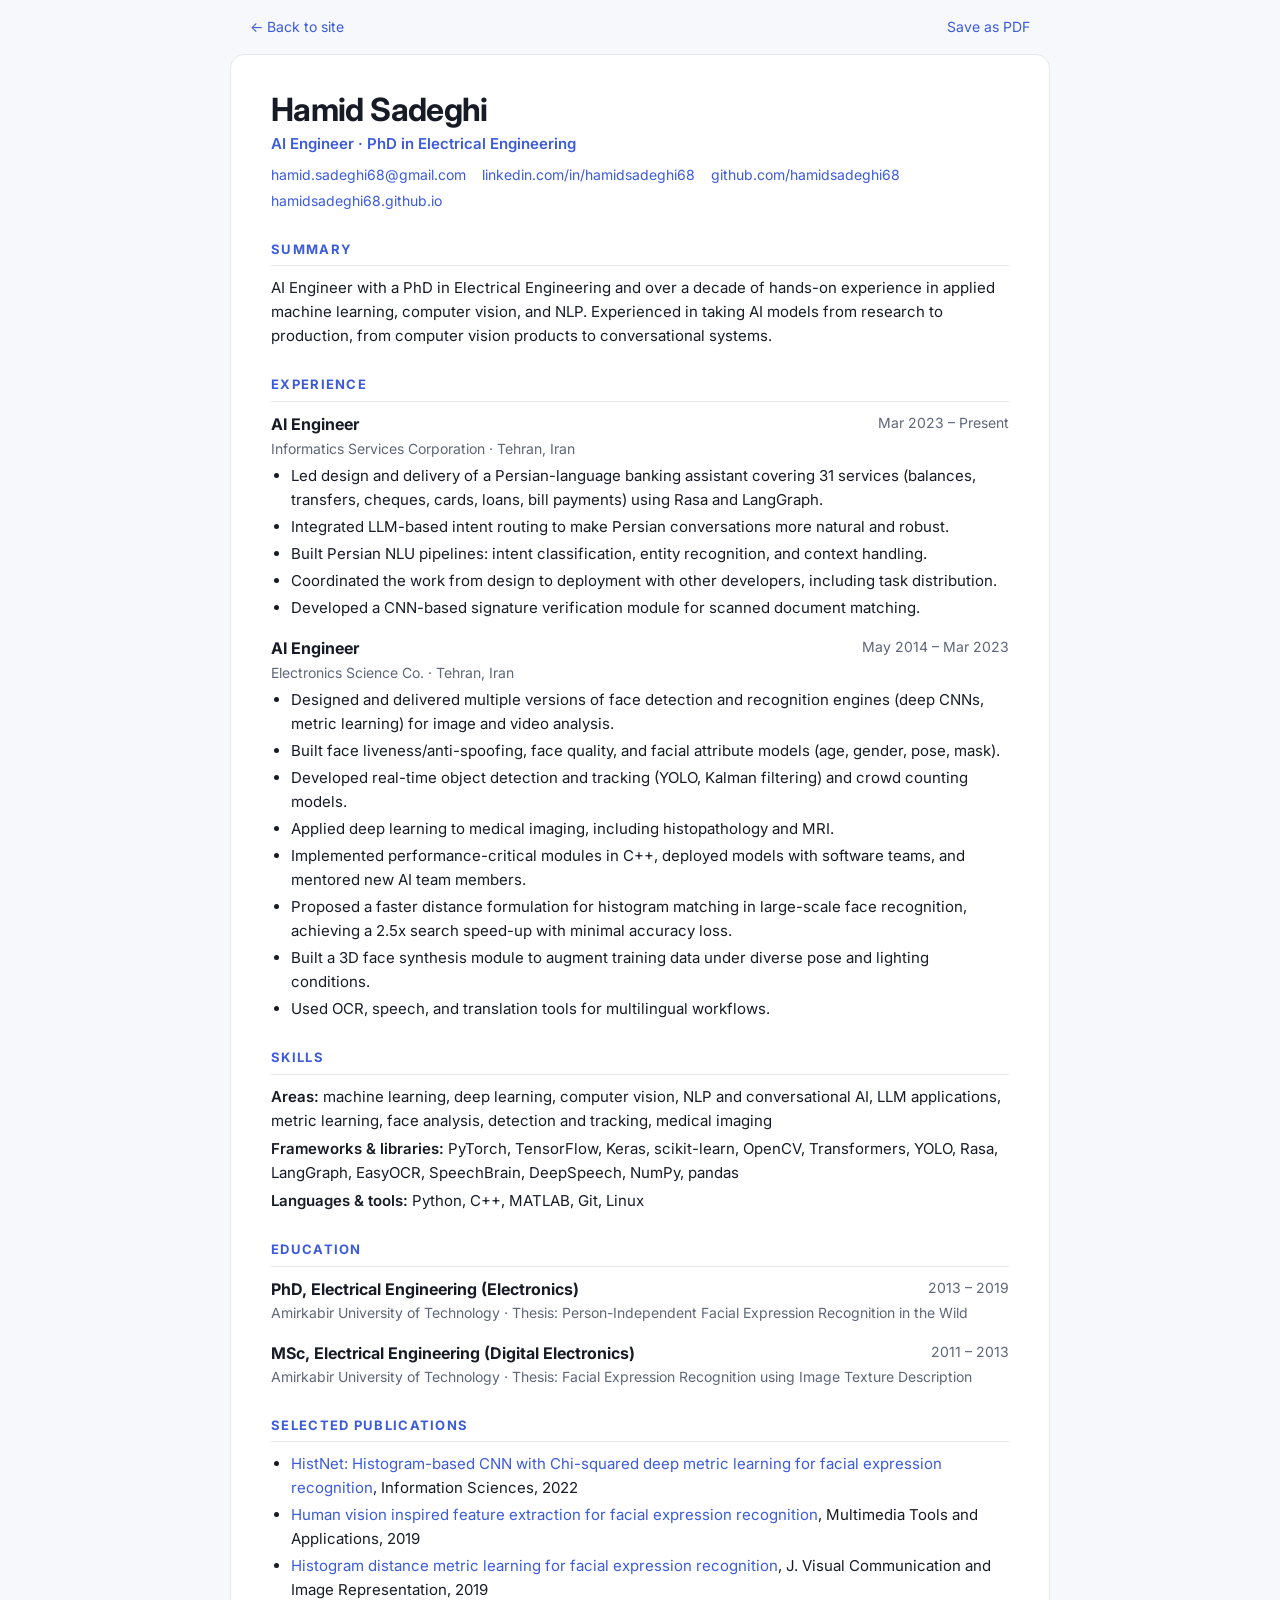
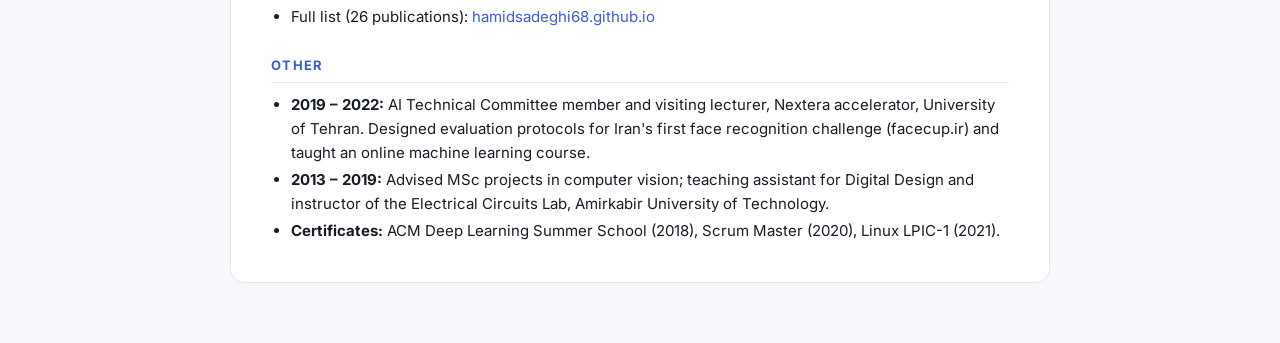
==== resume.html @ c434c843 "Create resume.html" ====
<!DOCTYPE html>
<html lang="en">
<head>
<meta charset="utf-8">
<meta name="viewport" content="width=device-width, initial-scale=1">
<title>Hamid Sadeghi – Resume</title>
<meta name="description" content="Resume of Hamid Sadeghi, AI Engineer with a PhD in Electrical Engineering.">
<link href="https://fonts.googleapis.com/css2?family=Inter:wght@400;500;600;700&display=swap" rel="stylesheet">
<style>
:root{--bg:#f7f8fb;--card:#fff;--tx:#161b26;--mu:#5d6678;--ac:#3b5bdb;--bd:#e4e7ee}
@media(prefers-color-scheme:dark){:root{--bg:#0d1117;--card:#161b22;--tx:#e6edf3;--mu:#9aa5b4;--ac:#7c9cff;--bd:#262d38}}
*{box-sizing:border-box}
body{margin:0;background:var(--bg);color:var(--tx);font:15px/1.6 Inter,system-ui,sans-serif}
a{color:var(--ac);text-decoration:none}a:hover{text-decoration:underline}
.top{max-width:820px;margin:auto;padding:16px 20px 0;display:flex;justify-content:space-between;font-size:14px}
main{max-width:820px;margin:16px auto 60px;background:var(--card);border:1px solid var(--bd);border-radius:14px;padding:36px 40px}
h1{font-size:32px;line-height:1.2;margin:0;letter-spacing:-.02em}
.role{color:var(--ac);font-weight:600;margin:2px 0 8px}
.links{color:var(--mu);font-size:14px;display:flex;flex-wrap:wrap;gap:4px 16px}
h2{font-size:13px;text-transform:uppercase;letter-spacing:.1em;color:var(--ac);margin:26px 0 10px;padding-bottom:6px;border-bottom:1px solid var(--bd)}
.job{margin-bottom:16px}
.row{display:flex;justify-content:space-between;gap:12px;flex-wrap:wrap}
.row b{font-size:16px}.row span{color:var(--mu);font-size:14px}
.co{color:var(--mu);font-size:14px;margin-bottom:4px}
ul{margin:4px 0 0;padding-inline-start:20px}li{margin-bottom:3px}
.sk p{margin:4px 0}.sk b{font-weight:600}
p{margin:6px 0}
@media(max-width:600px){main{padding:24px 20px}}
@media print{body{background:#fff;color:#000;font-size:11px}.top{display:none}main{border:0;margin:0;padding:0;max-width:none;background:#fff}a{color:#000}:root{--ac:#2f4ac0;--mu:#444;--bd:#ccc}h1{font-size:26px}h2{margin-top:16px}}
</style>
</head>
<body>
<div class="top"><a href="./">← Back to site</a><a href="#" onclick="print();return false">Save as PDF</a></div>
<main>
<h1>Hamid Sadeghi</h1>
<div class="role">AI Engineer · PhD in Electrical Engineering</div>
<div class="links"><span id="em"></span><a href="https://www.linkedin.com/in/hamidsadeghi68/">linkedin.com/in/hamidsadeghi68</a><a href="https://github.com/hamidsadeghi68">github.com/hamidsadeghi68</a><a href="https://hamidsadeghi68.github.io/">hamidsadeghi68.github.io</a></div>

<h2>Summary</h2>
<p>AI Engineer with a PhD in Electrical Engineering and over a decade of hands-on experience in applied machine learning, computer vision, and NLP. Experienced in taking AI models from research to production, from computer vision products to conversational systems.</p>

<h2>Experience</h2>
<div class="job"><div class="row"><b>AI Engineer</b><span>Mar 2023 – Present</span></div><div class="co">Informatics Services Corporation · Tehran, Iran</div><ul>
<li>Led design and delivery of a Persian-language banking assistant covering 31 services (balances, transfers, cheques, cards, loans, bill payments) using Rasa and LangGraph.</li>
<li>Integrated LLM-based intent routing to make Persian conversations more natural and robust.</li>
<li>Built Persian NLU pipelines: intent classification, entity recognition, and context handling.</li>
<li>Coordinated the work from design to deployment with other developers, including task distribution.</li>
<li>Developed a CNN-based signature verification module for scanned document matching.</li></ul></div>
<div class="job"><div class="row"><b>AI Engineer</b><span>May 2014 – Mar 2023</span></div><div class="co">Electronics Science Co. · Tehran, Iran</div><ul>
<li>Designed and delivered multiple versions of face detection and recognition engines (deep CNNs, metric learning) for image and video analysis.</li>
<li>Built face liveness/anti-spoofing, face quality, and facial attribute models (age, gender, pose, mask).</li>
<li>Developed real-time object detection and tracking (YOLO, Kalman filtering) and crowd counting models.</li>
<li>Applied deep learning to medical imaging, including histopathology and MRI.</li>
<li>Implemented performance-critical modules in C++, deployed models with software teams, and mentored new AI team members.</li>
<li>Proposed a faster distance formulation for histogram matching in large-scale face recognition, achieving a 2.5x search speed-up with minimal accuracy loss.</li>
<li>Built a 3D face synthesis module to augment training data under diverse pose and lighting conditions.</li>
<li>Used OCR, speech, and translation tools for multilingual workflows.</li></ul></div>

<h2>Skills</h2>
<div class="sk">
<p><b>Areas:</b> machine learning, deep learning, computer vision, NLP and conversational AI, LLM applications, metric learning, face analysis, detection and tracking, medical imaging</p>
<p><b>Frameworks &amp; libraries:</b> PyTorch, TensorFlow, Keras, scikit-learn, OpenCV, Transformers, YOLO, Rasa, LangGraph, EasyOCR, SpeechBrain, DeepSpeech, NumPy, pandas</p>
<p><b>Languages &amp; tools:</b> Python, C++, MATLAB, Git, Linux</p></div>

<h2>Education</h2>
<div class="job"><div class="row"><b>PhD, Electrical Engineering (Electronics)</b><span>2013 – 2019</span></div><div class="co">Amirkabir University of Technology · Thesis: Person-Independent Facial Expression Recognition in the Wild</div></div>
<div class="job"><div class="row"><b>MSc, Electrical Engineering (Digital Electronics)</b><span>2011 – 2013</span></div><div class="co">Amirkabir University of Technology · Thesis: Facial Expression Recognition using Image Texture Description</div></div>

<h2>Selected Publications</h2>
<ul>
<li><a href="https://www.sciencedirect.com/science/article/abs/pii/S0020025522006867">HistNet: Histogram-based CNN with Chi-squared deep metric learning for facial expression recognition</a>, Information Sciences, 2022</li>
<li><a href="https://link.springer.com/article/10.1007/s11042-019-07863-z">Human vision inspired feature extraction for facial expression recognition</a>, Multimedia Tools and Applications, 2019</li>
<li><a href="https://www.sciencedirect.com/science/article/pii/S1047320319301592">Histogram distance metric learning for facial expression recognition</a>, J. Visual Communication and Image Representation, 2019</li>
<li>Full list (26 publications): <a href="https://hamidsadeghi68.github.io/">hamidsadeghi68.github.io</a></li></ul>

<h2>Other</h2>
<ul>
<li><b>2019 – 2022:</b> AI Technical Committee member and visiting lecturer, Nextera accelerator, University of Tehran. Designed evaluation protocols for Iran's first face recognition challenge (facecup.ir) and taught an online machine learning course.</li>
<li><b>2013 – 2019:</b> Advised MSc projects in computer vision; teaching assistant for Digital Design and instructor of the Electrical Circuits Lab, Amirkabir University of Technology.</li>
<li><b>Certificates:</b> ACM Deep Learning Summer School (2018), Scrum Master (2020), Linux LPIC-1 (2021).</li></ul>
</main>
<script>var a="hamid.sadeghi68"+"@"+"gmail.com";document.getElementById("em").innerHTML='<a href="mailto:'+a+'">'+a+'</a>'</script>
</body>
</html>
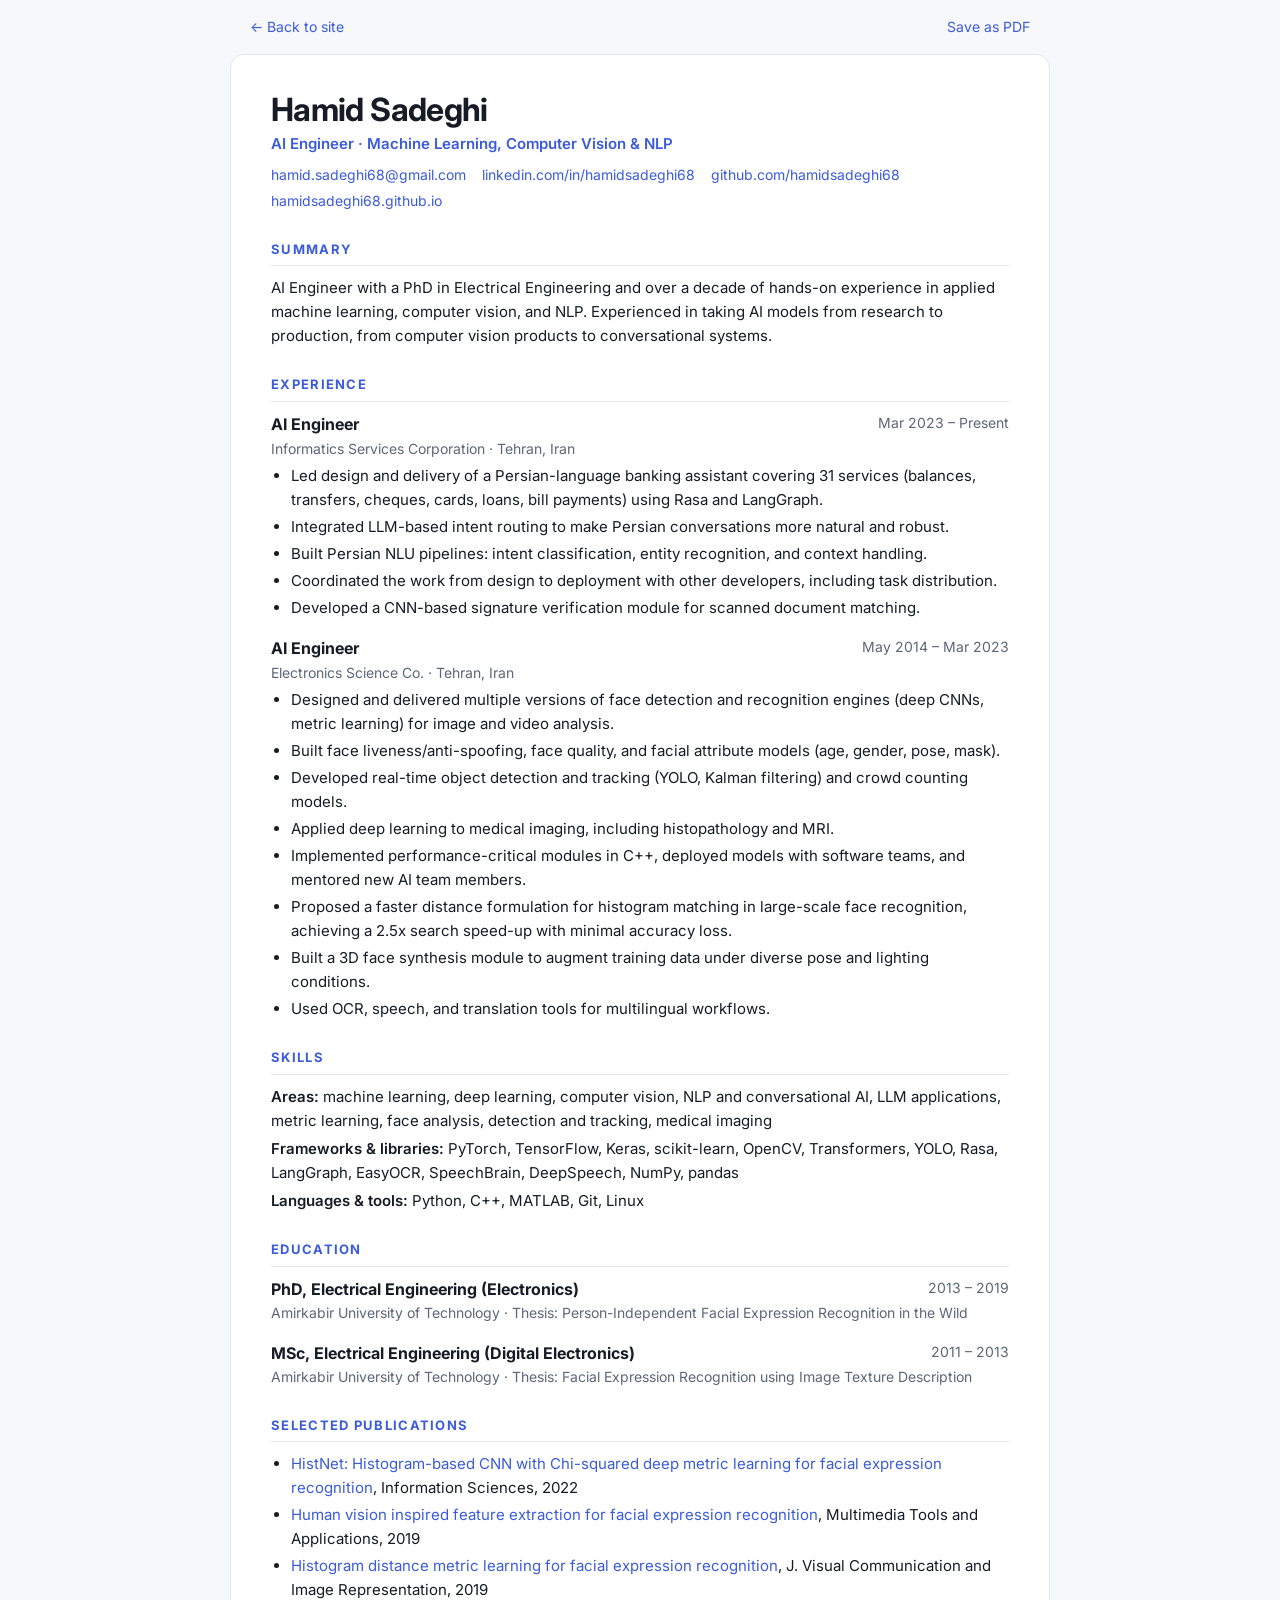
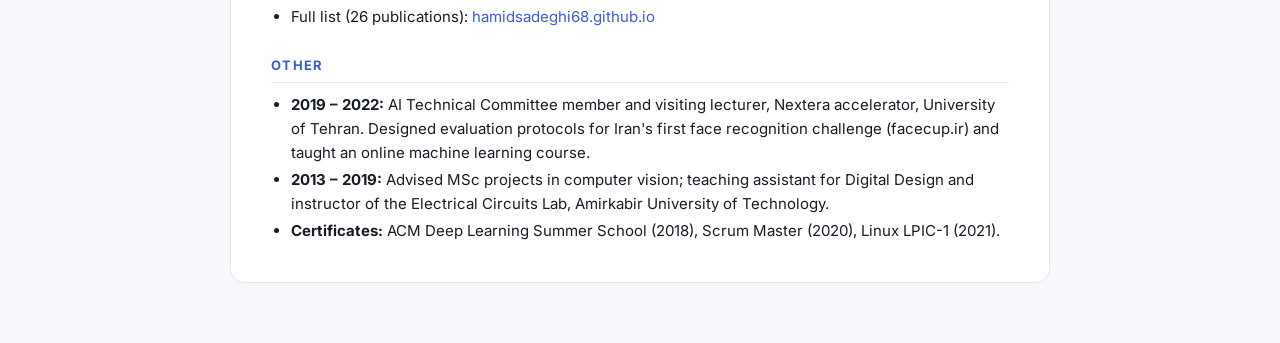
==== commit a6e09627: "Update resume.html" ====
--- a/resume.html
+++ b/resume.html
@@ -33,7 +33,7 @@
 <div class="top"><a href="./">← Back to site</a><a href="#" onclick="print();return false">Save as PDF</a></div>
 <main>
 <h1>Hamid Sadeghi</h1>
-<div class="role">AI Engineer · PhD in Electrical Engineering</div>
+<div class="role">AI Engineer · Machine Learning, Computer Vision &amp; NLP</div>
 <div class="links"><span id="em"></span><a href="https://www.linkedin.com/in/hamidsadeghi68/">linkedin.com/in/hamidsadeghi68</a><a href="https://github.com/hamidsadeghi68">github.com/hamidsadeghi68</a><a href="https://hamidsadeghi68.github.io/">hamidsadeghi68.github.io</a></div>
 
 <h2>Summary</h2>
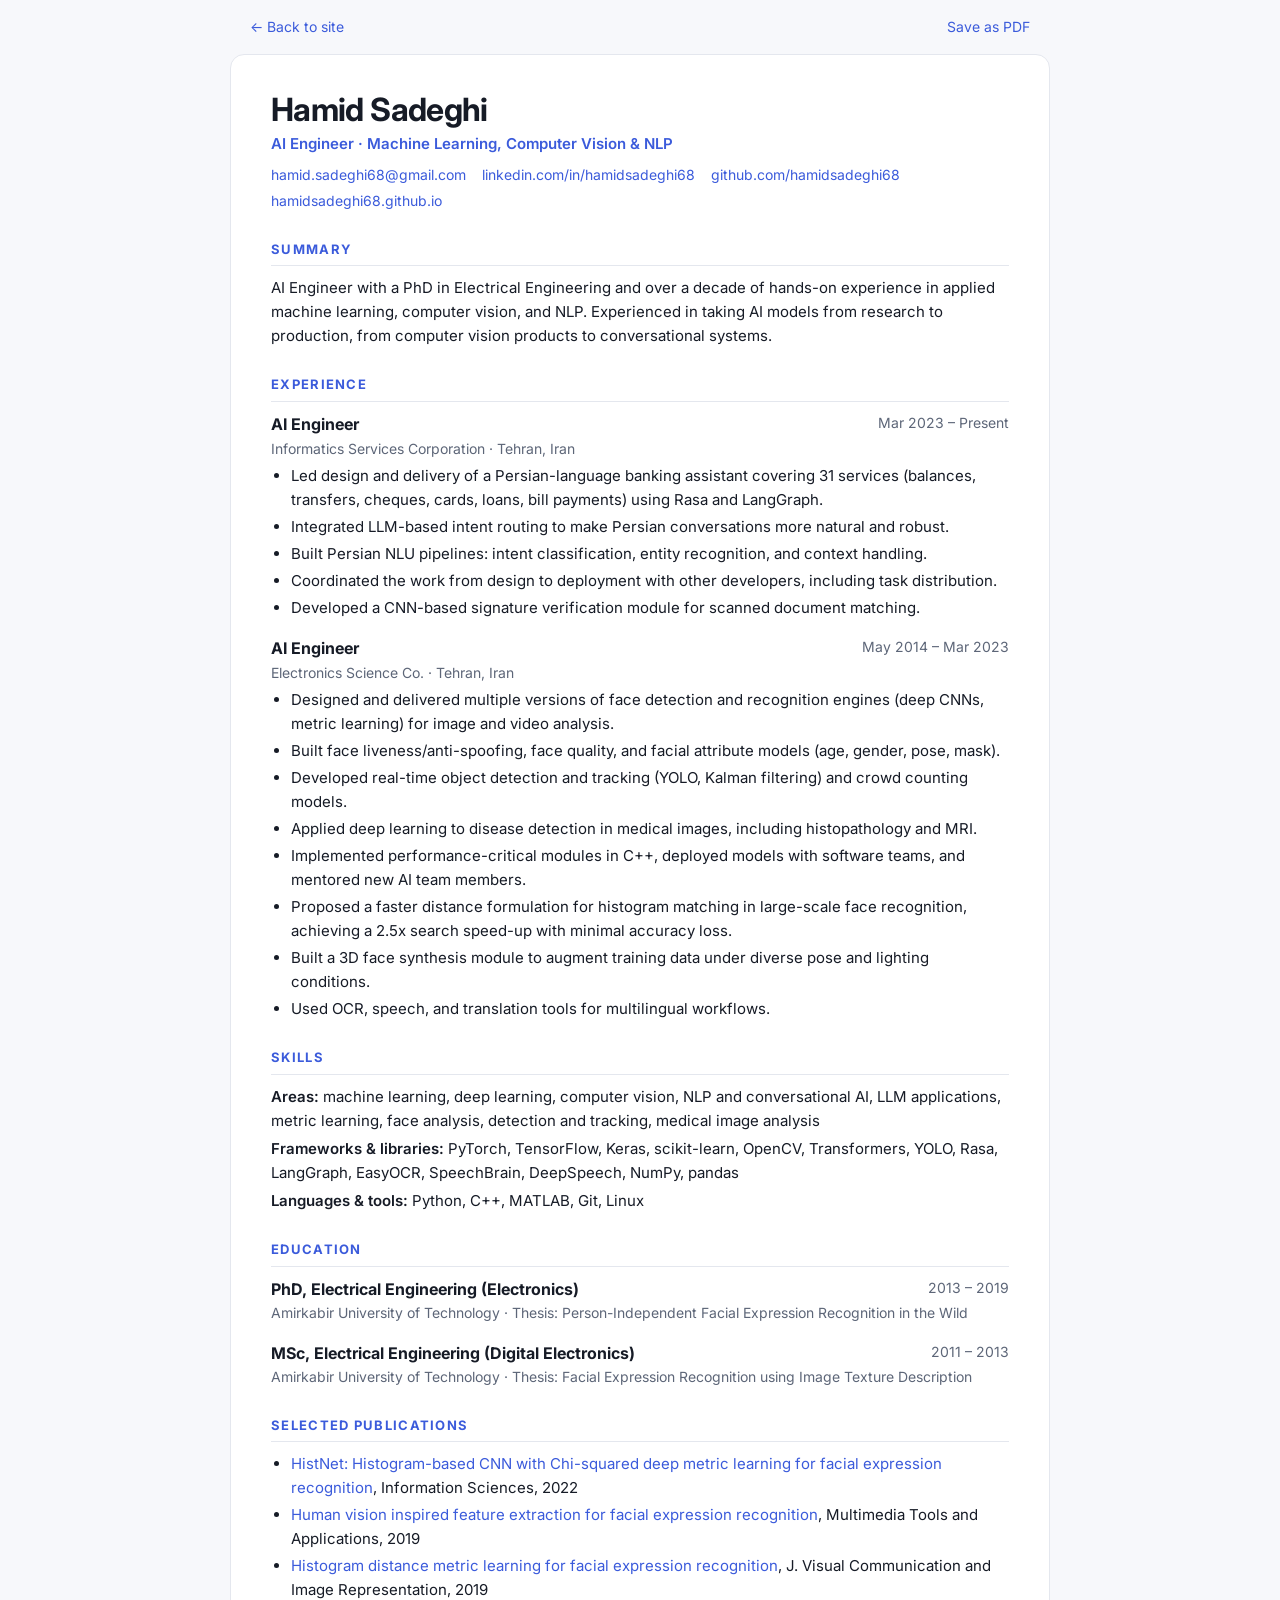
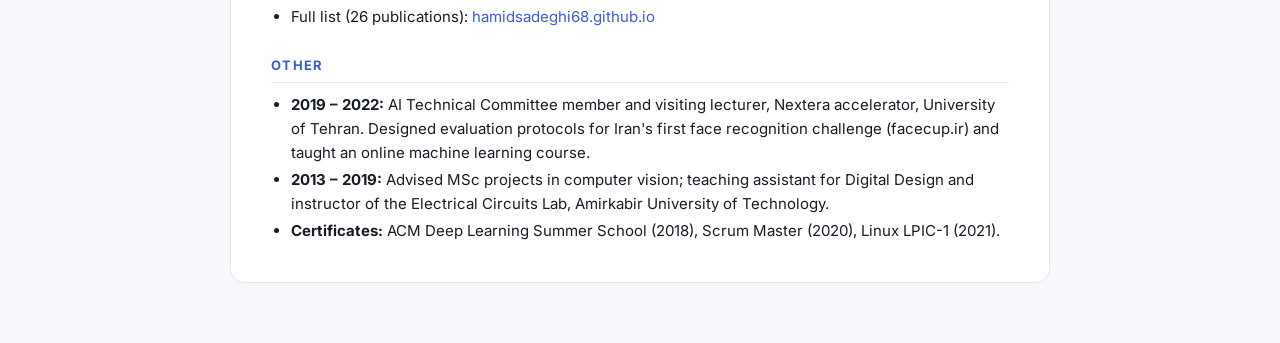
==== commit ea9aabf2: "Update resume.html" ====
--- a/resume.html
+++ b/resume.html
@@ -50,7 +50,7 @@
 <li>Designed and delivered multiple versions of face detection and recognition engines (deep CNNs, metric learning) for image and video analysis.</li>
 <li>Built face liveness/anti-spoofing, face quality, and facial attribute models (age, gender, pose, mask).</li>
 <li>Developed real-time object detection and tracking (YOLO, Kalman filtering) and crowd counting models.</li>
-<li>Applied deep learning to medical imaging, including histopathology and MRI.</li>
+<li>Applied deep learning to disease detection in medical images, including histopathology and MRI.</li>
 <li>Implemented performance-critical modules in C++, deployed models with software teams, and mentored new AI team members.</li>
 <li>Proposed a faster distance formulation for histogram matching in large-scale face recognition, achieving a 2.5x search speed-up with minimal accuracy loss.</li>
 <li>Built a 3D face synthesis module to augment training data under diverse pose and lighting conditions.</li>
@@ -58,7 +58,7 @@
 
 <h2>Skills</h2>
 <div class="sk">
-<p><b>Areas:</b> machine learning, deep learning, computer vision, NLP and conversational AI, LLM applications, metric learning, face analysis, detection and tracking, medical imaging</p>
+<p><b>Areas:</b> machine learning, deep learning, computer vision, NLP and conversational AI, LLM applications, metric learning, face analysis, detection and tracking, medical image analysis</p>
 <p><b>Frameworks &amp; libraries:</b> PyTorch, TensorFlow, Keras, scikit-learn, OpenCV, Transformers, YOLO, Rasa, LangGraph, EasyOCR, SpeechBrain, DeepSpeech, NumPy, pandas</p>
 <p><b>Languages &amp; tools:</b> Python, C++, MATLAB, Git, Linux</p></div>
 
